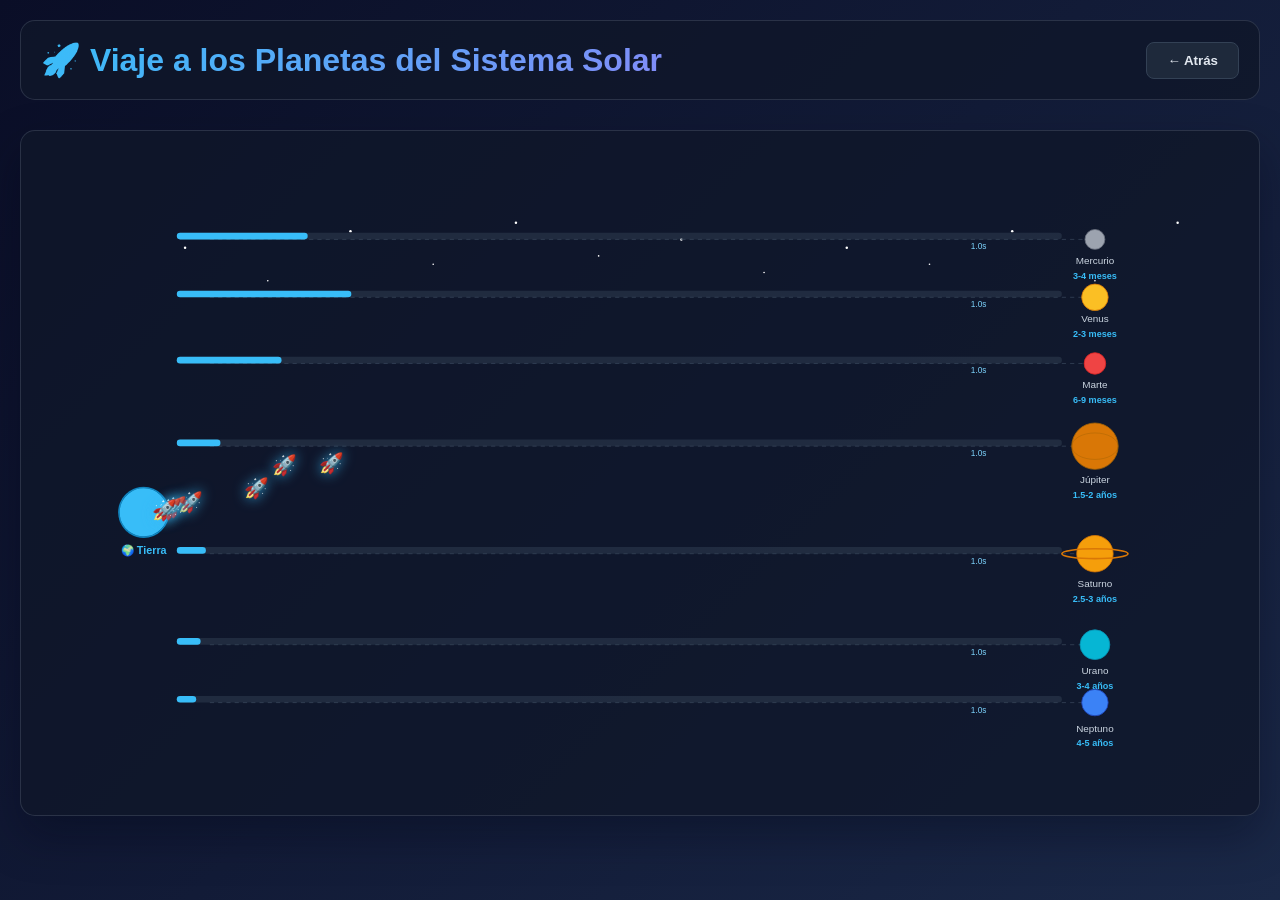
==== cohetes-espaciales.html @ 3651aefe "Alinear planetas a derecha, cohetes a izquierda y agregar controles de tiempo" ====
<!DOCTYPE html>
<html lang="es">
<head>
    <meta charset="UTF-8" />
    <meta name="viewport" content="width=device-width, initial-scale=1.0" />
    <title>Cohetes al Sistema Solar</title>
    <style>
        * {
            margin: 0;
            padding: 0;
            box-sizing: border-box;
        }

        body {
            background: linear-gradient(135deg, #0a0e27 0%, #1a2847 100%);
            min-height: 100vh;
            display: flex;
            flex-direction: column;
            align-items: center;
            padding: 20px;
            font-family: 'Segoe UI', Tahoma, Geneva, Verdana, sans-serif;
            color: #f8fafc;
            overflow-x: auto;
        }

        header {
            display: flex;
            justify-content: space-between;
            align-items: center;
            width: 100%;
            max-width: 1400px;
            margin-bottom: 30px;
            padding: 20px;
            background: rgba(15, 23, 42, 0.8);
            border-radius: 15px;
            border: 1px solid rgba(148, 163, 184, 0.2);
        }

        h1 {
            font-size: 2rem;
            background: linear-gradient(135deg, #38bdf8, #818cf8);
            -webkit-background-clip: text;
            -webkit-text-fill-color: transparent;
            background-clip: text;
        }

        .back-btn {
            padding: 10px 20px;
            background: #1e293b;
            color: #e2e8f0;
            border: 1px solid #334155;
            border-radius: 8px;
            cursor: pointer;
            font-weight: 600;
            transition: all 0.2s;
        }

        .back-btn:hover {
            background: #334155;
            border-color: #64748b;
        }

        .container {
            width: 100%;
            max-width: 1400px;
            background: rgba(15, 23, 42, 0.8);
            border: 1px solid rgba(148, 163, 184, 0.2);
            border-radius: 15px;
            padding: 40px;
            box-shadow: 0 20px 45px rgba(2, 6, 23, 0.35);
        }

        svg {
            width: 100%;
            height: auto;
            min-height: 600px;
        }

        .planet-label {
            font-size: 12px;
            fill: #cbd5e1;
            text-anchor: middle;
        }

        .time-label {
            font-size: 11px;
            fill: #38bdf8;
            font-weight: bold;
            text-anchor: middle;
        }

        .earth-label {
            font-size: 13px;
            fill: #38bdf8;
            text-anchor: middle;
            font-weight: bold;
        }

        @keyframes rocketsMove {
            0% {
                offset-distance: 0%;
            }
            100% {
                offset-distance: 100%;
            }
        }

        .rocket-text {
            font-size: 24px;
            filter: drop-shadow(0 0 8px rgba(56, 189, 248, 0.8));
        }
    </style>
</head>
<body>
    <header>
        <h1>🚀 Viaje a los Planetas del Sistema Solar</h1>
        <button class="back-btn" onclick="goBack()">← Atrás</button>
    </header>

    <div class="container">
        <svg id="space-svg" viewBox="0 0 1400 700">
            <!-- Estrellas de fondo -->
            <defs>
                <style>
                    @keyframes twinkle {
                        0%, 100% { opacity: 0.3; }
                        50% { opacity: 1; }
                    }
                    .star {
                        animation: twinkle 3s infinite;
                    }
                </style>
            </defs>

            <!-- Estrellas -->
            <circle class="star" cx="150" cy="80" r="1.5" fill="#fff"/>
            <circle class="star" cx="250" cy="120" r="1" fill="#fff"/>
            <circle class="star" cx="350" cy="60" r="1.5" fill="#fff"/>
            <circle class="star" cx="450" cy="100" r="1" fill="#fff"/>
            <circle class="star" cx="550" cy="50" r="1.5" fill="#fff"/>
            <circle class="star" cx="650" cy="90" r="1" fill="#fff"/>
            <circle class="star" cx="750" cy="70" r="1.5" fill="#fff"/>
            <circle class="star" cx="850" cy="110" r="1" fill="#fff"/>
            <circle class="star" cx="950" cy="80" r="1.5" fill="#fff"/>
            <circle class="star" cx="1050" cy="100" r="1" fill="#fff"/>
            <circle class="star" cx="1150" cy="60" r="1.5" fill="#fff"/>
            <circle class="star" cx="1250" cy="120" r="1" fill="#fff"/>
            <circle class="star" cx="1350" cy="50" r="1.5" fill="#fff"/>

            <!-- Tierra a la izquierda -->
            <g id="earth-group">
                <circle cx="100" cy="400" r="30" fill="#38bdf8" stroke="#0369a1" stroke-width="2"/>
                <circle cx="100" cy="400" r="30" fill="none" stroke="#38bdf8" stroke-width="1" opacity="0.5" r="40"/>
                <text class="earth-label" x="100" y="450">🌍 Tierra</text>
            </g>

            <!-- Planetas alineados a la derecha -->
            <g id="planets">
                <!-- Mercurio -->
                <line x1="180" y1="70" x2="1250" y2="70" stroke="#334155" stroke-width="1" stroke-dasharray="5,5"/>
                <circle cx="1250" cy="70" r="12" fill="#9ca3af" stroke="#6b7280" stroke-width="1"/>
                <text class="planet-label" x="1250" y="100">Mercurio</text>
                <text class="time-label" x="1250" y="118">3-4 meses</text>

                <!-- Venus -->
                <line x1="180" y1="140" x2="1250" y2="140" stroke="#334155" stroke-width="1" stroke-dasharray="5,5"/>
                <circle cx="1250" cy="140" r="16" fill="#fbbf24" stroke="#d97706" stroke-width="1"/>
                <text class="planet-label" x="1250" y="170">Venus</text>
                <text class="time-label" x="1250" y="188">2-3 meses</text>

                <!-- Marte -->
                <line x1="180" y1="220" x2="1250" y2="220" stroke="#334155" stroke-width="1" stroke-dasharray="5,5"/>
                <circle cx="1250" cy="220" r="13" fill="#ef4444" stroke="#dc2626" stroke-width="1"/>
                <text class="planet-label" x="1250" y="250">Marte</text>
                <text class="time-label" x="1250" y="268">6-9 meses</text>

                <!-- Júpiter -->
                <line x1="180" y1="320" x2="1250" y2="320" stroke="#334155" stroke-width="1" stroke-dasharray="5,5"/>
                <circle cx="1250" cy="320" r="28" fill="#d97706" stroke="#a16207" stroke-width="1"/>
                <ellipse cx="1250" cy="320" rx="28" ry="16" fill="none" stroke="#a16207" stroke-width="1" opacity="0.5"/>
                <text class="planet-label" x="1250" y="365">Júpiter</text>
                <text class="time-label" x="1250" y="383">1.5-2 años</text>

                <!-- Saturno -->
                <line x1="180" y1="450" x2="1250" y2="450" stroke="#334155" stroke-width="1" stroke-dasharray="5,5"/>
                <circle cx="1250" cy="450" r="22" fill="#f59e0b" stroke="#d97706" stroke-width="1"/>
                <ellipse cx="1250" cy="450" rx="40" ry="6" fill="none" stroke="#d97706" stroke-width="2"/>
                <text class="planet-label" x="1250" y="490">Saturno</text>
                <text class="time-label" x="1250" y="508">2.5-3 años</text>

                <!-- Urano -->
                <line x1="180" y1="560" x2="1250" y2="560" stroke="#334155" stroke-width="1" stroke-dasharray="5,5"/>
                <circle cx="1250" cy="560" r="18" fill="#06b6d4" stroke="#0891b2" stroke-width="1"/>
                <text class="planet-label" x="1250" y="595">Urano</text>
                <text class="time-label" x="1250" y="613">3-4 años</text>

                <!-- Neptuno -->
                <line x1="180" y1="630" x2="1250" y2="630" stroke="#334155" stroke-width="1" stroke-dasharray="5,5"/>
                <circle cx="1250" cy="630" r="16" fill="#3b82f6" stroke="#1e40af" stroke-width="1"/>
                <text class="planet-label" x="1250" y="665">Neptuno</text>
                <text class="time-label" x="1250" y="683">4-5 años</text>
            </g>

            <!-- Cohetes animados -->
            <g id="rockets"></g>
        </svg>
    </div>

    <script>
        const planets = [
            { name: 'Mercurio', x: 1250, y: 70, duration: '3-4 meses', time: 8 },
            { name: 'Venus', x: 1250, y: 140, duration: '2-3 meses', time: 6 },
            { name: 'Marte', x: 1250, y: 220, duration: '6-9 meses', time: 10 },
            { name: 'Júpiter', x: 1250, y: 320, duration: '1.5-2 años', time: 24 },
            { name: 'Saturno', x: 1250, y: 450, duration: '2.5-3 años', time: 36 },
            { name: 'Urano', x: 1250, y: 560, duration: '3-4 años', time: 44 },
            { name: 'Neptuno', x: 1250, y: 630, duration: '4-5 años', time: 54 }
        ];

        const earthX = 100;
        const earthY = 400;

        function createRockets() {
            const rocketsContainer = document.getElementById('rockets');
            rocketsContainer.innerHTML = '';

            planets.forEach((planet, index) => {
                const duration = planet.time;

                // Crear grupo del cohete
                const rocketGroup = document.createElementNS('http://www.w3.org/2000/svg', 'g');
                rocketGroup.setAttribute('id', `rocket-${index}`);

                // Crear path para la animación
                const path = document.createElementNS('http://www.w3.org/2000/svg', 'path');
                path.setAttribute('d', `M ${earthX} ${earthY} L ${planet.x} ${planet.y}`);
                path.setAttribute('fill', 'none');
                path.setAttribute('stroke', 'none');
                path.setAttribute('id', `path-${index}`);

                rocketsContainer.appendChild(path);

                // Crear barra de progreso (fondo)
                const progressBarBg = document.createElementNS('http://www.w3.org/2000/svg', 'rect');
                progressBarBg.setAttribute('x', '140');
                progressBarBg.setAttribute('y', planet.y - 8);
                progressBarBg.setAttribute('width', '1070');
                progressBarBg.setAttribute('height', '8');
                progressBarBg.setAttribute('fill', '#334155');
                progressBarBg.setAttribute('opacity', '0.5');
                progressBarBg.setAttribute('rx', '4');
                rocketsContainer.appendChild(progressBarBg);

                // Crear barra de progreso (fill)
                const progressBar = document.createElementNS('http://www.w3.org/2000/svg', 'rect');
                progressBar.setAttribute('x', '140');
                progressBar.setAttribute('y', planet.y - 8);
                progressBar.setAttribute('width', '0');
                progressBar.setAttribute('height', '8');
                progressBar.setAttribute('fill', '#38bdf8');
                progressBar.setAttribute('rx', '4');

                // Animar la barra de progreso
                const progressAnim = document.createElementNS('http://www.w3.org/2000/svg', 'animate');
                progressAnim.setAttribute('attributeName', 'width');
                progressAnim.setAttribute('from', '0');
                progressAnim.setAttribute('to', '1070');
                progressAnim.setAttribute('dur', `${duration}s`);
                progressAnim.setAttribute('repeatCount', 'indefinite');
                progressBar.appendChild(progressAnim);
                rocketsContainer.appendChild(progressBar);

                // Crear texto del cohete
                const rocketText = document.createElementNS('http://www.w3.org/2000/svg', 'text');
                rocketText.setAttribute('class', 'rocket-text');
                rocketText.setAttribute('text-anchor', 'middle');
                rocketText.textContent = '🚀';

                // Crear animación de movimiento
                const animateMotion = document.createElementNS('http://www.w3.org/2000/svg', 'animateMotion');
                animateMotion.setAttribute('dur', `${duration}s`);
                animateMotion.setAttribute('repeatCount', 'indefinite');
                animateMotion.setAttribute('keyPoints', '0;1');
                animateMotion.setAttribute('keyTimes', '0;1');
                animateMotion.setAttribute('calcMode', 'linear');

                // Crear elemento mpath
                const mpath = document.createElementNS('http://www.w3.org/2000/svg', 'mpath');
                mpath.setAttributeNS('http://www.w3.org/1999/xlink', 'xlink:href', `#path-${index}`);

                animateMotion.appendChild(mpath);
                rocketText.appendChild(animateMotion);
                rocketGroup.appendChild(rocketText);

                // Crear contador de tiempo
                const timeText = document.createElementNS('http://www.w3.org/2000/svg', 'text');
                timeText.setAttribute('x', '1100');
                timeText.setAttribute('y', planet.y + 12);
                timeText.setAttribute('font-size', '10');
                timeText.setAttribute('fill', '#7dd3fc');
                timeText.textContent = '0.0s';

                rocketGroup.appendChild(timeText);
                rocketsContainer.appendChild(rocketGroup);

                // Actualizar contador cada 100ms
                let currentTime = 0;
                setInterval(() => {
                    if (currentTime >= duration) {
                        currentTime = 0;
                    }
                    timeText.textContent = currentTime.toFixed(1) + 's';
                    currentTime += 0.1;
                }, 100);
            });
        }

        function goBack() {
            window.location.href = 'index.html';
        }

        // Crear cohetes al cargar
        window.addEventListener('load', createRockets);
    </script>
</body>
</html>
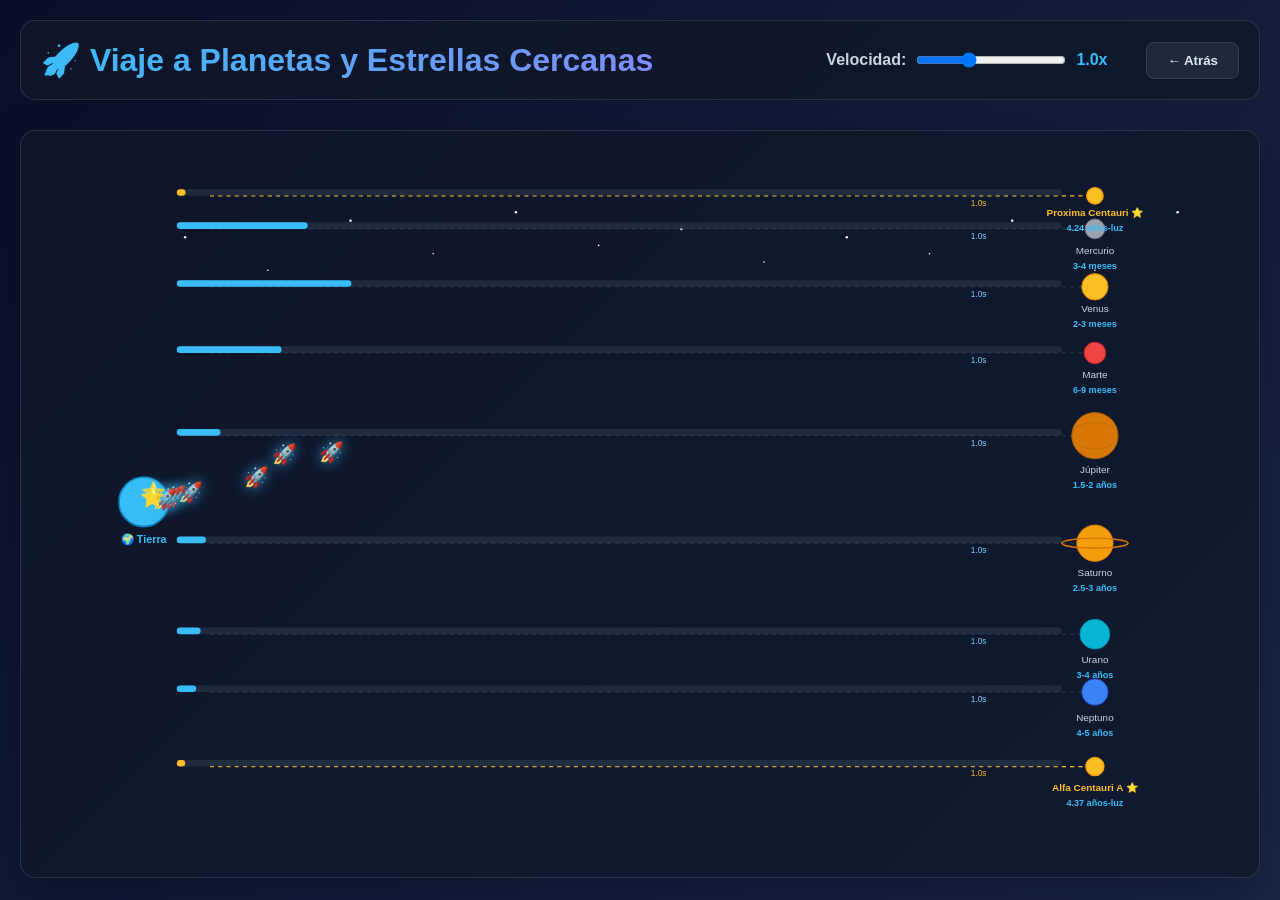
==== commit d2cf250a: "Agregar estrellas cercanas (Proxima Centauri y Alfa Centauri A) con slider de velocidad" ====
--- a/cohetes-espaciales.html
+++ b/cohetes-espaciales.html
@@ -113,12 +113,19 @@
 </head>
 <body>
     <header>
-        <h1>🚀 Viaje a los Planetas del Sistema Solar</h1>
-        <button class="back-btn" onclick="goBack()">← Atrás</button>
+        <h1>🚀 Viaje a Planetas y Estrellas Cercanas</h1>
+        <div style="display: flex; align-items: center; gap: 20px;">
+            <div style="display: flex; align-items: center; gap: 10px;">
+                <label for="speed-slider" style="color: #cbd5e1; font-weight: 600;">Velocidad:</label>
+                <input type="range" id="speed-slider" min="0.5" max="2" step="0.1" value="1" style="width: 150px;">
+                <span id="speed-value" style="color: #38bdf8; font-weight: bold; min-width: 50px;">1.0x</span>
+            </div>
+            <button class="back-btn" onclick="goBack()">← Atrás</button>
+        </div>
     </header>
 
     <div class="container">
-        <svg id="space-svg" viewBox="0 0 1400 700">
+        <svg id="space-svg" viewBox="0 0 1400 800">
             <!-- Estrellas de fondo -->
             <defs>
                 <style>
@@ -199,6 +206,19 @@
                 <circle cx="1250" cy="630" r="16" fill="#3b82f6" stroke="#1e40af" stroke-width="1"/>
                 <text class="planet-label" x="1250" y="665">Neptuno</text>
                 <text class="time-label" x="1250" y="683">4-5 años</text>
+
+                <!-- ESTRELLAS CERCANAS -->
+                <!-- Proxima Centauri -->
+                <line x1="180" y1="30" x2="1250" y2="30" stroke="#fbbf24" stroke-width="1.5" stroke-dasharray="5,5"/>
+                <circle cx="1250" cy="30" r="10" fill="#fbbf24" stroke="#f59e0b" stroke-width="1.5"/>
+                <text class="planet-label" x="1250" y="55" style="fill: #fbbf24; font-weight: bold;">Proxima Centauri ⭐</text>
+                <text class="time-label" x="1250" y="73">4.24 años-luz</text>
+
+                <!-- Alfa Centauri -->
+                <line x1="180" y1="720" x2="1250" y2="720" stroke="#fbbf24" stroke-width="1.5" stroke-dasharray="5,5"/>
+                <circle cx="1250" cy="720" r="11" fill="#fbbf24" stroke="#f59e0b" stroke-width="1.5"/>
+                <text class="planet-label" x="1250" y="750" style="fill: #fbbf24; font-weight: bold;">Alfa Centauri A ⭐</text>
+                <text class="time-label" x="1250" y="768">4.37 años-luz</text>
             </g>
 
             <!-- Cohetes animados -->
@@ -214,7 +234,9 @@
             { name: 'Júpiter', x: 1250, y: 320, duration: '1.5-2 años', time: 24 },
             { name: 'Saturno', x: 1250, y: 450, duration: '2.5-3 años', time: 36 },
             { name: 'Urano', x: 1250, y: 560, duration: '3-4 años', time: 44 },
-            { name: 'Neptuno', x: 1250, y: 630, duration: '4-5 años', time: 54 }
+            { name: 'Neptuno', x: 1250, y: 630, duration: '4-5 años', time: 54 },
+            { name: 'Proxima Centauri', x: 1250, y: 30, duration: '4.24 años-luz', time: 120, isEstar: true },
+            { name: 'Alfa Centauri A', x: 1250, y: 720, duration: '4.37 años-luz', time: 124, isEstar: true }
         ];
 
         const earthX = 100;
@@ -225,7 +247,7 @@
             rocketsContainer.innerHTML = '';
 
             planets.forEach((planet, index) => {
-                const duration = planet.time;
+                const duration = planet.time / (typeof speedMultiplier !== 'undefined' ? speedMultiplier : 1);
 
                 // Crear grupo del cohete
                 const rocketGroup = document.createElementNS('http://www.w3.org/2000/svg', 'g');
@@ -257,7 +279,7 @@
                 progressBar.setAttribute('y', planet.y - 8);
                 progressBar.setAttribute('width', '0');
                 progressBar.setAttribute('height', '8');
-                progressBar.setAttribute('fill', '#38bdf8');
+                progressBar.setAttribute('fill', planet.isEstar ? '#fbbf24' : '#38bdf8');
                 progressBar.setAttribute('rx', '4');
 
                 // Animar la barra de progreso
@@ -274,7 +296,7 @@
                 const rocketText = document.createElementNS('http://www.w3.org/2000/svg', 'text');
                 rocketText.setAttribute('class', 'rocket-text');
                 rocketText.setAttribute('text-anchor', 'middle');
-                rocketText.textContent = '🚀';
+                rocketText.textContent = planet.isEstar ? '⭐' : '🚀';
 
                 // Crear animación de movimiento
                 const animateMotion = document.createElementNS('http://www.w3.org/2000/svg', 'animateMotion');
@@ -297,7 +319,7 @@
                 timeText.setAttribute('x', '1100');
                 timeText.setAttribute('y', planet.y + 12);
                 timeText.setAttribute('font-size', '10');
-                timeText.setAttribute('fill', '#7dd3fc');
+                timeText.setAttribute('fill', planet.isEstar ? '#fbbf24' : '#7dd3fc');
                 timeText.textContent = '0.0s';
 
                 rocketGroup.appendChild(timeText);
@@ -319,6 +341,20 @@
             window.location.href = 'index.html';
         }
 
+        let speedMultiplier = 1;
+
+        // Slider de velocidad
+        const speedSlider = document.getElementById('speed-slider');
+        const speedValue = document.getElementById('speed-value');
+
+        if (speedSlider) {
+            speedSlider.addEventListener('input', (e) => {
+                speedMultiplier = parseFloat(e.target.value);
+                speedValue.textContent = speedMultiplier.toFixed(1) + 'x';
+                createRockets();
+            });
+        }
+
         // Crear cohetes al cargar
         window.addEventListener('load', createRockets);
     </script>
